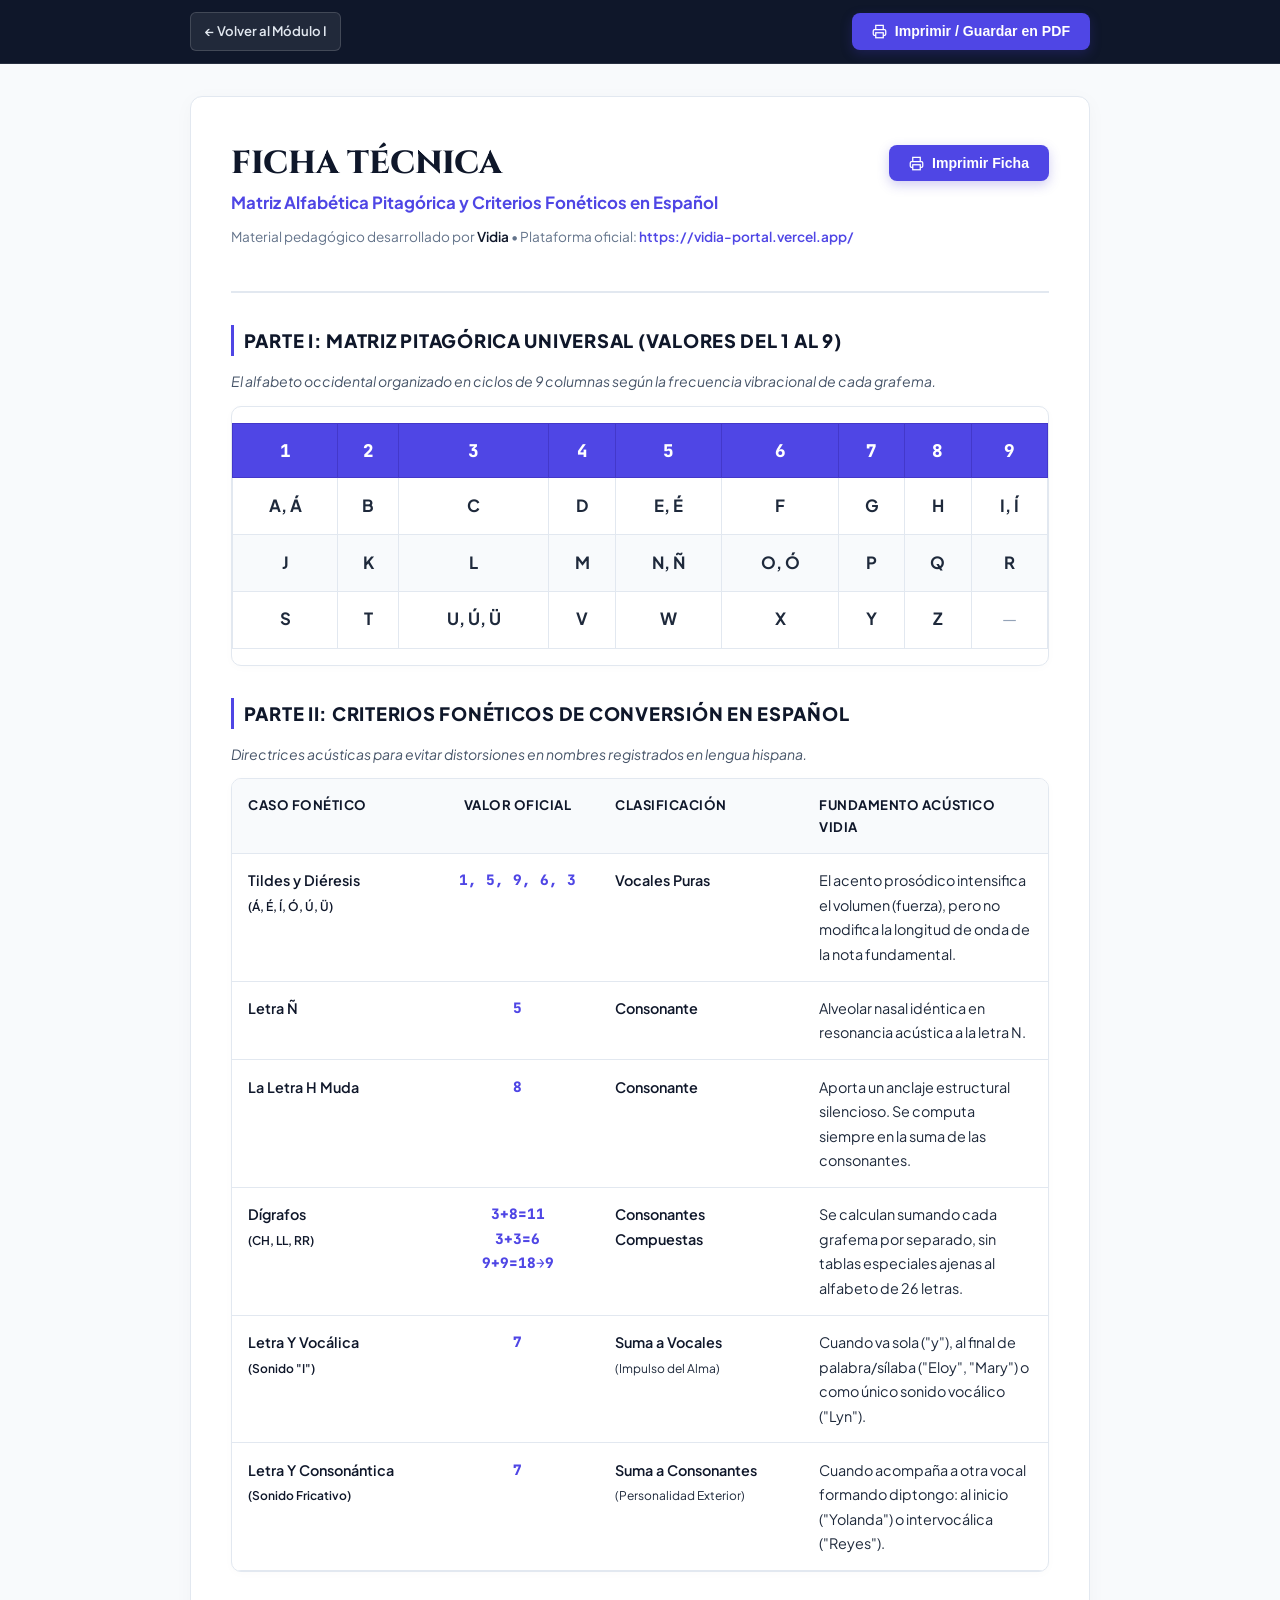
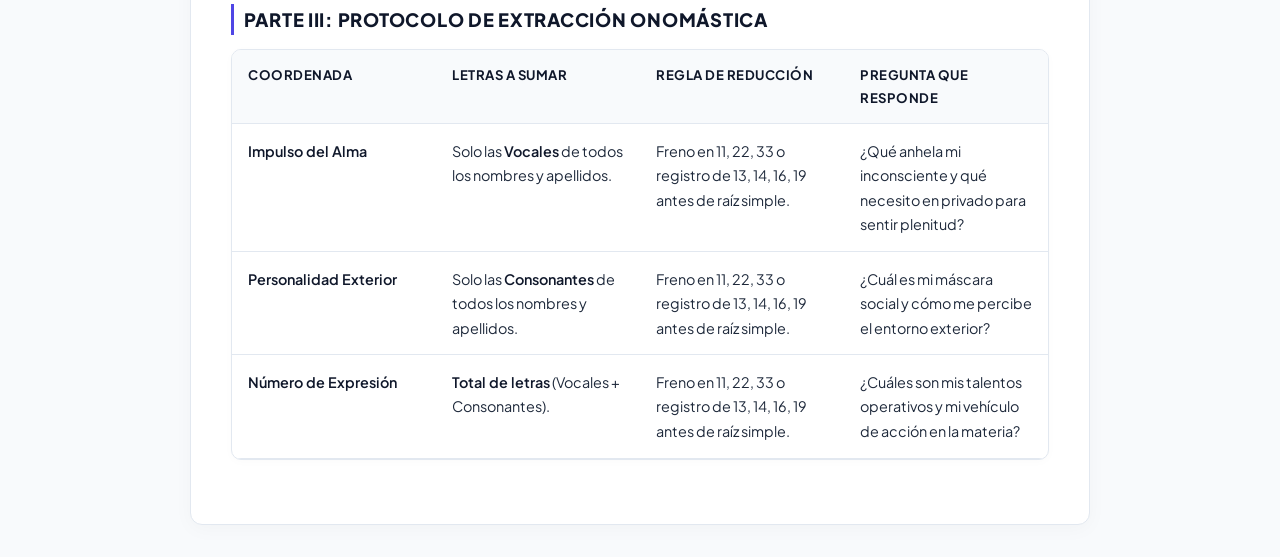
==== ficha-alfabetica.html @ ca5857b2 "Add files via upload" ====
<!DOCTYPE html>
<html lang="es">
<head>
  <meta charset="UTF-8">
  <meta name="viewport" content="width=device-width, initial-scale=1.0">
  <title>Ficha Técnica • Matriz Alfabética y Fonética en Español • Vidia</title>
  
  <link rel="preconnect" href="https://fonts.googleapis.com">
  <link rel="preconnect" href="https://fonts.gstatic.com" crossorigin>
  <link href="https://fonts.googleapis.com/css2?family=Cinzel:wght@600;700;800;900&family=JetBrains+Mono:wght@500;700;800&family=Lora:ital,wght@0,400;0,600;1,400&family=Plus+Jakarta+Sans:wght@400;500;600;700;800&display=swap" rel="stylesheet">
  
  <link rel="stylesheet" href="styles.css">
  <style>
    body { background: #f8fafc; }
    .ficha-sheet {
      max-width: 900px;
      margin: 2rem auto;
      background: #ffffff;
      border: 1px solid var(--vidia-slate-200);
      border-radius: 12px;
      padding: 3rem 2.5rem;
      box-shadow: 0 4px 20px rgba(0,0,0,0.03);
    }
    .ficha-header {
      border-bottom: 2px solid var(--vidia-slate-200);
      padding-bottom: 1.5rem;
      margin-bottom: 2rem;
      display: flex;
      justify-content: space-between;
      align-items: flex-start;
      gap: 1.5rem;
    }
    .ficha-title {
      font-family: var(--font-display);
      font-size: 2rem;
      font-weight: 800;
      color: var(--vidia-slate-900);
      line-height: 1.2;
      margin-bottom: 0.35rem;
    }
    .ficha-subtitle {
      font-size: 1.05rem;
      font-weight: 700;
      color: var(--vidia-indigo-600);
      margin-bottom: 0.5rem;
    }
    .ficha-credits {
      font-size: 0.85rem;
      color: var(--vidia-slate-500);
    }
    .ficha-credits a {
      color: var(--vidia-indigo-600);
      text-decoration: none;
      font-weight: 600;
    }
    .ficha-section-title {
      font-size: 1.15rem;
      font-weight: 800;
      color: var(--vidia-slate-900);
      margin: 2rem 0 0.85rem 0;
      text-transform: uppercase;
      letter-spacing: 0.04em;
      border-left: 3px solid var(--vidia-indigo-600);
      padding-left: 0.6rem;
    }
    .ficha-note {
      font-size: 0.88rem;
      color: var(--vidia-slate-600);
      margin-bottom: 0.75rem;
      font-style: italic;
    }
    .matrix-table {
      width: 100%;
      border-collapse: collapse;
      text-align: center;
      margin: 1rem 0;
    }
    .matrix-table th {
      background: var(--vidia-indigo-600);
      color: #ffffff;
      font-family: var(--font-mono);
      font-size: 1.1rem;
      font-weight: 800;
      padding: 0.75rem 0.5rem;
      border: 1px solid var(--vidia-indigo-700);
    }
    .matrix-table td {
      border: 1px solid var(--vidia-slate-200);
      padding: 0.85rem 0.5rem;
      font-size: 1.05rem;
      font-weight: 700;
      color: var(--vidia-slate-800);
    }
    .matrix-table tr:nth-child(even) td {
      background: #f8fafc;
    }
    .vowel-badge {
      color: var(--vidia-indigo-600);
      font-weight: 800;
    }
    @media print {
      body { background: #ffffff; }
      .ficha-sheet {
        border: none;
        box-shadow: none;
        padding: 0;
        margin: 0;
        max-width: 100%;
      }
      .no-print { display: none !important; }
      .matrix-table th { background: var(--vidia-indigo-600) !important; color: #ffffff !important; -webkit-print-color-adjust: exact; }
      .data-table th { background: #f8fafc !important; -webkit-print-color-adjust: exact; }
    }
  </style>
</head>
<body>

  <!-- BARRA DE ACCIÓN SUPERIOR NO IMPRIMIBLE -->
  <aside class="no-print" style="background: var(--vidia-header-bg); padding: 0.75rem 1.5rem; border-bottom: 1px solid rgba(255,255,255,0.1);">
    <div style="max-width: 900px; margin: 0 auto; display: flex; justify-content: space-between; align-items: center; gap: 1rem; flex-wrap: wrap;">
      <a href="modulo-1.html#punto-3" class="btn-nav" style="color: #cbd5e1; text-decoration: none; font-size: 0.82rem; font-weight: 600;">
        &larr; Volver al Módulo I
      </a>
      <div style="display: flex; gap: 0.6rem; align-items: center;">
        <button onclick="window.print()" class="btn-print-full" style="cursor: pointer;">
          <svg width="15" height="15" viewBox="0 0 24 24" fill="none" stroke="currentColor" stroke-width="2"><path d="M6 9V2h12v7M6 18H4a2 2 0 0 1-2-2v-5a2 2 0 0 1 2-2h16a2 2 0 0 1 2 2v5a2 2 0 0 1-2 2h-2"/><rect x="6" y="14" width="12" height="8"/></svg>
          <span>Imprimir / Guardar en PDF</span>
        </button>
      </div>
    </div>
  </aside>

  <main class="ficha-sheet">
    <header class="ficha-header">
      <div>
        <h1 class="ficha-title">FICHA TÉCNICA</h1>
        <div class="ficha-subtitle">Matriz Alfabética Pitagórica y Criterios Fonéticos en Español</div>
        <p class="ficha-credits">
          Material pedagógico desarrollado por <strong>Vidia</strong> &bull; Plataforma oficial: <a href="https://vidia-portal.vercel.app/" target="_blank" rel="noopener">https://vidia-portal.vercel.app/</a>
        </p>
      </div>
      <button onclick="window.print()" class="btn-print-full no-print" title="Imprimir esta Ficha">
        <svg width="15" height="15" viewBox="0 0 24 24" fill="none" stroke="currentColor" stroke-width="2"><path d="M6 9V2h12v7M6 18H4a2 2 0 0 1-2-2v-5a2 2 0 0 1 2-2h16a2 2 0 0 1 2 2v5a2 2 0 0 1-2 2h-2"/><rect x="6" y="14" width="12" height="8"/></svg>
        <span>Imprimir Ficha</span>
      </button>
    </header>

    <!-- PARTE I: MATRIZ PITAGÓRICA -->
    <section>
      <h2 class="ficha-section-title">Parte I: Matriz Pitagórica Universal (Valores del 1 al 9)</h2>
      <p class="ficha-note">El alfabeto occidental organizado en ciclos de 9 columnas según la frecuencia vibracional de cada grafema.</p>

      <div class="table-container" style="margin: 0.75rem 0 1.5rem 0;">
        <table class="matrix-table">
          <thead>
            <tr>
              <th>1</th>
              <th>2</th>
              <th>3</th>
              <th>4</th>
              <th>5</th>
              <th>6</th>
              <th>7</th>
              <th>8</th>
              <th>9</th>
            </tr>
          </thead>
          <tbody>
            <tr>
              <td class="vowel-badge">A, Á</td>
              <td>B</td>
              <td>C</td>
              <td>D</td>
              <td class="vowel-badge">E, É</td>
              <td>F</td>
              <td>G</td>
              <td>H</td>
              <td class="vowel-badge">I, Í</td>
            </tr>
            <tr>
              <td>J</td>
              <td>K</td>
              <td>L</td>
              <td>M</td>
              <td>N, Ñ</td>
              <td class="vowel-badge">O, Ó</td>
              <td>P</td>
              <td>Q</td>
              <td>R</td>
            </tr>
            <tr>
              <td>S</td>
              <td>T</td>
              <td class="vowel-badge">U, Ú, Ü</td>
              <td>V</td>
              <td>W</td>
              <td>X</td>
              <td>Y</td>
              <td>Z</td>
              <td style="color: var(--vidia-slate-400); font-weight: 400;">—</td>
            </tr>
          </tbody>
        </table>
      </div>
    </section>

    <!-- PARTE II: REGLAS FONÉTICAS -->
    <section style="margin-top: 1.75rem;">
      <h2 class="ficha-section-title">Parte II: Criterios Fonéticos de Conversión en Español</h2>
      <p class="ficha-note">Directrices acústicas para evitar distorsiones en nombres registrados en lengua hispana.</p>

      <div class="table-container" style="margin: 0.75rem 0 1.5rem 0;">
        <table class="data-table">
          <thead>
            <tr>
              <th style="width: 25%;">Caso Fonético</th>
              <th style="width: 20%; text-align: center;">Valor Oficial</th>
              <th style="width: 25%;">Clasificación</th>
              <th style="width: 30%;">Fundamento Acústico Vidia</th>
            </tr>
          </thead>
          <tbody>
            <tr>
              <td><strong>Tildes y Diéresis<br><small>(Á, É, Í, Ó, Ú, Ü)</small></strong></td>
              <td style="text-align: center; font-weight: 800; font-family: var(--font-mono); color: var(--vidia-indigo-600);">1, 5, 9, 6, 3</td>
              <td><strong>Vocales Puras</strong></td>
              <td>El acento prosódico intensifica el volumen (fuerza), pero no modifica la longitud de onda de la nota fundamental.</td>
            </tr>
            <tr>
              <td><strong>Letra Ñ</strong></td>
              <td style="text-align: center; font-weight: 800; font-family: var(--font-mono); color: var(--vidia-indigo-600);">5</td>
              <td><strong>Consonante</strong></td>
              <td>Alveolar nasal idéntica en resonancia acústica a la letra N.</td>
            </tr>
            <tr>
              <td><strong>La Letra H Muda</strong></td>
              <td style="text-align: center; font-weight: 800; font-family: var(--font-mono); color: var(--vidia-indigo-600);">8</td>
              <td><strong>Consonante</strong></td>
              <td>Aporta un anclaje estructural silencioso. Se computa siempre en la suma de las consonantes.</td>
            </tr>
            <tr>
              <td><strong>Dígrafos<br><small>(CH, LL, RR)</small></strong></td>
              <td style="text-align: center; font-weight: 800; font-family: var(--font-mono); color: var(--vidia-indigo-600);">3+8=11<br>3+3=6<br>9+9=18&rarr;9</td>
              <td><strong>Consonantes Compuestas</strong></td>
              <td>Se calculan sumando cada grafema por separado, sin tablas especiales ajenas al alfabeto de 26 letras.</td>
            </tr>
            <tr>
              <td><strong>Letra Y Vocálica<br><small>(Sonido "I")</small></strong></td>
              <td style="text-align: center; font-weight: 800; font-family: var(--font-mono); color: var(--vidia-indigo-600);">7</td>
              <td><strong>Suma a Vocales</strong><br><small>(Impulso del Alma)</small></td>
              <td>Cuando va sola ("y"), al final de palabra/sílaba ("Eloy", "Mary") o como único sonido vocálico ("Lyn").</td>
            </tr>
            <tr>
              <td><strong>Letra Y Consonántica<br><small>(Sonido Fricativo)</small></strong></td>
              <td style="text-align: center; font-weight: 800; font-family: var(--font-mono); color: var(--vidia-indigo-600);">7</td>
              <td><strong>Suma a Consonantes</strong><br><small>(Personalidad Exterior)</small></td>
              <td>Cuando acompaña a otra vocal formando diptongo: al inicio ("Yolanda") o intervocálica ("Reyes").</td>
            </tr>
          </tbody>
        </table>
      </div>
    </section>

    <!-- PARTE III: SUMAS ONOMÁSTICAS -->
    <section style="margin-top: 1.75rem;">
      <h2 class="ficha-section-title">Parte III: Protocolo de Extracción Onomástica</h2>
      <div class="table-container" style="margin: 0.75rem 0 1rem 0;">
        <table class="data-table">
          <thead>
            <tr>
              <th style="width: 25%;">Coordenada</th>
              <th style="width: 25%;">Letras a Sumar</th>
              <th style="width: 25%;">Regla de Reducción</th>
              <th style="width: 25%;">Pregunta que Responde</th>
            </tr>
          </thead>
          <tbody>
            <tr>
              <td><strong>Impulso del Alma</strong></td>
              <td>Solo las <strong>Vocales</strong> de todos los nombres y apellidos.</td>
              <td>Freno en 11, 22, 33 o registro de 13, 14, 16, 19 antes de raíz simple.</td>
              <td>¿Qué anhela mi inconsciente y qué necesito en privado para sentir plenitud?</td>
            </tr>
            <tr>
              <td><strong>Personalidad Exterior</strong></td>
              <td>Solo las <strong>Consonantes</strong> de todos los nombres y apellidos.</td>
              <td>Freno en 11, 22, 33 o registro de 13, 14, 16, 19 antes de raíz simple.</td>
              <td>¿Cuál es mi máscara social y cómo me percibe el entorno exterior?</td>
            </tr>
            <tr>
              <td><strong>Número de Expresión</strong></td>
              <td><strong>Total de letras</strong> (Vocales + Consonantes).</td>
              <td>Freno en 11, 22, 33 o registro de 13, 14, 16, 19 antes de raíz simple.</td>
              <td>¿Cuáles son mis talentos operativos y mi vehículo de acción en la materia?</td>
            </tr>
          </tbody>
        </table>
      </div>
    </section>
  </main>

</body>
</html>
---- styles.css ----
/* ======================================================================
   SISTEMA VIDIA • HOJA DE ESTILOS MAESTRA DEFINITIVA
   ====================================================================== */

@import url('https://fonts.googleapis.com/css2?family=Cinzel:wght@600;700;800;900&family=JetBrains+Mono:wght@500;700;800&family=Lora:ital,wght@0,400;0,600;1,400;1,600&family=Plus+Jakarta+Sans:wght@400;500;600;700;800&display=swap');

:root {
  --vidia-header-bg: #0f172a;
  --vidia-header-text: #ffffff;
  --vidia-indigo-600: #4f46e5;
  --vidia-indigo-700: #4338ca;
  --vidia-indigo-50: #eef2ff;
  --vidia-slate-900: #0f172a;
  --vidia-slate-800: #1e293b;
  --vidia-slate-700: #334155;
  --vidia-slate-600: #475569;
  --vidia-slate-500: #64748b;
  --vidia-slate-400: #94a3b8;
  --vidia-slate-200: #e2e8f0;
  --vidia-slate-100: #f1f5f9;
  --vidia-slate-50: #f8fafc;
  --font-main: 'Plus Jakarta Sans', system-ui, -apple-system, sans-serif;
  --font-serif: 'Lora', Georgia, serif;
  --font-display: 'Cinzel', serif;
  --font-mono: 'JetBrains Mono', monospace;
}

*, *::before, *::after {
  box-sizing: border-box;
  margin: 0;
  padding: 0;
}

html {
  scroll-behavior: smooth;
  font-size: 16px;
  overflow-x: hidden;
}

body {
  background-color: #f8fafc;
  color: var(--vidia-slate-800);
  font-family: var(--font-main);
  line-height: 1.7;
  -webkit-font-smoothing: antialiased;
  overflow-x: hidden;
  width: 100%;
}

img {
  max-width: 100%;
  height: auto;
  display: block;
}

/* ======================================================================
   CABECERA GLOBAL OSCURA
   ====================================================================== */
header.global-header, .global-header {
  background: var(--vidia-header-bg) !important;
  border-bottom: 1px solid rgba(255, 255, 255, 0.08);
  position: sticky;
  top: 0;
  z-index: 1000;
  width: 100%;
}

.header-container {
  max-width: 1200px;
  margin: 0 auto;
  padding: 0.85rem 1.5rem;
  display: flex;
  justify-content: space-between;
  align-items: center;
  gap: 1rem;
}

.brand-wrapper {
  display: flex;
  align-items: center;
  gap: 0.75rem;
  text-decoration: none;
  color: #ffffff;
}

.brand-icon {
  width: 34px;
  height: 34px;
  background: var(--vidia-indigo-600);
  color: #ffffff;
  border-radius: 8px;
  display: flex;
  align-items: center;
  justify-content: center;
  font-weight: 800;
  font-family: var(--font-mono);
  font-size: 1.1rem;
}

.brand-title {
  font-weight: 700;
  font-size: 1rem;
  color: #ffffff !important;
}

.brand-badge {
  font-size: 0.65rem;
  font-weight: 700;
  letter-spacing: 0.06em;
  text-transform: uppercase;
  color: #c7d2fe;
  background: rgba(255, 255, 255, 0.1);
  padding: 0.15rem 0.45rem;
  border-radius: 4px;
  display: inline-block;
  margin-top: 0.15rem;
}

.nav-buttons {
  display: flex;
  align-items: center;
  gap: 0.5rem;
  flex-wrap: wrap;
}

.btn-nav {
  display: inline-flex;
  align-items: center;
  gap: 0.45rem;
  padding: 0.45rem 0.85rem;
  border-radius: 6px;
  font-size: 0.82rem;
  font-weight: 600;
  text-decoration: none !important;
  color: #e2e8f0 !important;
  background: rgba(255, 255, 255, 0.08);
  border: 1px solid rgba(255, 255, 255, 0.15);
  cursor: pointer;
  transition: all 0.2s ease;
}

.btn-nav:hover {
  background: rgba(255, 255, 255, 0.18);
  color: #ffffff !important;
}

.btn-nav-primary {
  background: var(--vidia-indigo-600) !important;
  color: #ffffff !important;
  border-color: var(--vidia-indigo-600) !important;
}

.btn-nav-primary:hover {
  background: var(--vidia-indigo-700) !important;
}

/* ======================================================================
   LIENZO BLANCO EDITORIAL
   ====================================================================== */
.main-wrapper {
  max-width: 900px;
  margin: 2.5rem auto 4rem;
  padding: 0 1.5rem;
}

.document-sheet {
  background: #ffffff;
  border: 1px solid var(--vidia-slate-200);
  border-radius: 14px;
  padding: 3.5rem;
  box-shadow: 0 4px 20px rgba(0, 0, 0, 0.03);
}

@media (max-width: 768px) {
  .main-wrapper { margin: 1.5rem auto 3rem; padding: 0 1rem; }
  .document-sheet { padding: 2rem 1.25rem; }
}

/* ======================================================================
   ENCABEZADOS DE LOS MÓDULOS
   ====================================================================== */
.module-header {
  margin-bottom: 2.5rem;
  padding-top: 0.5rem;
}

.module-meta {
  display: flex;
  align-items: center;
  gap: 0.6rem;
  margin-bottom: 0.85rem;
}

.module-number {
  font-family: var(--font-mono);
  font-size: 0.75rem;
  font-weight: 800;
  letter-spacing: 0.05em;
  color: var(--vidia-indigo-600);
  background: var(--vidia-indigo-50);
  padding: 0.2rem 0.5rem;
  border-radius: 4px;
}

.badge-tag {
  font-size: 0.7rem;
  font-weight: 700;
  text-transform: uppercase;
  letter-spacing: 0.05em;
  padding: 0.2rem 0.5rem;
  border-radius: 4px;
  background: #f1f5f9;
  color: var(--vidia-slate-600);
}

.module-title {
  font-family: var(--font-display);
  font-size: 2.15rem;
  font-weight: 800;
  color: var(--vidia-slate-900);
  line-height: 1.25;
  margin-bottom: 0.65rem;
  letter-spacing: -0.01em;
}

.module-subtitle {
  font-size: 1.1rem;
  font-weight: 500;
  color: var(--vidia-slate-600);
  line-height: 1.5;
  margin-bottom: 1.75rem;
}

/* Premisa Metodológica */
.callout-premise {
  background: #f4f6fc;
  border-left: 4px solid var(--vidia-indigo-600);
  border-radius: 0 8px 8px 0;
  padding: 1.35rem 1.6rem;
  margin-bottom: 2rem;
}

.callout-title {
  font-weight: 800;
  font-size: 0.82rem;
  text-transform: uppercase;
  letter-spacing: 0.06em;
  color: var(--vidia-indigo-700);
  margin-bottom: 0.5rem;
}

.callout-text {
  font-size: 0.95rem;
  color: var(--vidia-slate-700);
  margin: 0;
  line-height: 1.65;
}

/* Tabla de Contenidos (TOC) */
.toc-card {
  background: #f8fafc;
  border: 1px solid var(--vidia-slate-200);
  border-radius: 10px;
  padding: 1.5rem 1.75rem;
  margin-bottom: 3.5rem;
}

.toc-card-title {
  font-size: 1.05rem;
  font-weight: 800;
  color: var(--vidia-slate-900);
  margin-bottom: 1.25rem;
  display: flex;
  align-items: center;
  gap: 0.6rem;
}

.toc-list { list-style: none; display: flex; flex-direction: column; gap: 0.65rem; }

.toc-link {
  display: flex;
  align-items: baseline;
  gap: 0.6rem;
  text-decoration: none !important;
  color: var(--vidia-slate-700);
  font-size: 0.94rem;
  font-weight: 600;
  transition: all 0.15s;
}

.toc-link:hover { color: var(--vidia-indigo-600); }
.toc-num { font-family: var(--font-mono); font-weight: 700; color: var(--vidia-indigo-600); }

/* Secciones editoriales */
.content-section { margin-bottom: 3.5rem; }

.section-heading {
  font-size: 1.45rem;
  font-weight: 800;
  color: var(--vidia-slate-900);
  margin-bottom: 1.25rem;
  letter-spacing: -0.01em;
  border-bottom: 1px solid var(--vidia-slate-100);
  padding-bottom: 0.5rem;
}



p { margin-bottom: 1.15rem; font-size: 1rem; color: var(--vidia-slate-700); }
strong { color: var(--vidia-slate-900); font-weight: 600; }

/* Cards de Arquitectura (Monocordio Centrado y Fondo Blanco) */
.architecture-box {
  display: flex;
  flex-wrap: wrap;
  justify-content: center;
  gap: 1.25rem;
  margin: 1.75rem 0;
}

.arch-node {
  flex: 1 1 280px;
  max-width: 420px;
  background: #ffffff;
  border: 1px solid var(--vidia-slate-200);
  border-radius: 10px;
  padding: 1.5rem 1.25rem;
  text-align: center;
  box-shadow: 0 2px 6px rgba(0,0,0,0.02);
}

.arch-node.highlight {
  background: #ffffff;
  border-color: var(--vidia-slate-200);
}

.arch-label {
  font-family: var(--font-mono);
  font-size: 0.75rem;
  font-weight: 700;
  text-transform: uppercase;
  letter-spacing: 0.05em;
  color: var(--vidia-indigo-600);
  margin-bottom: 0.4rem;
}

.arch-value {
  font-size: 1.2rem;
  font-weight: 800;
  color: var(--vidia-slate-900);
  margin-bottom: 0.6rem;
}

.arch-desc {
  font-size: 0.9rem;
  color: var(--vidia-slate-600);
  margin: 0;
  line-height: 1.55;
}

/* Citas y Cajas Históricas */
.note-box {
  border-radius: 8px;
  padding: 1.25rem 1.5rem;
  margin: 1.5rem 0;
  background: #f8fafc;
  border: 1px solid var(--vidia-slate-200);
}

.note-box-history { border-left: 4px solid var(--vidia-indigo-600); }
.note-box-curiosity { background: #f0fdf4; border-color: #bbf7d0; border-left: 4px solid #16a34a; }

.note-box-header { display: flex; align-items: center; gap: 0.6rem; margin-bottom: 0.5rem; }
.note-box-title { font-size: 0.95rem; font-weight: 700; color: var(--vidia-slate-900); margin: 0; }
.note-box-text { font-size: 0.92rem; color: var(--vidia-slate-700); margin: 0; line-height: 1.6; }

.quote-box {
  font-family: var(--font-serif);
  font-style: italic;
  font-size: 1.08rem;
  color: var(--vidia-slate-800);
  border-left: 4px solid var(--vidia-indigo-600);
  padding: 1.25rem 1.75rem;
  margin: 2rem 0;
  background: #f8fafc;
  border-radius: 0 8px 8px 0;
  line-height: 1.65;
}

/* Botón Subir al Índice */
.section-footer-nav {
  display: flex;
  justify-content: flex-end;
  margin-top: 2rem;
  padding-top: 1rem;
  border-top: 1px dashed var(--vidia-slate-200);
}

.btn-back-toc {
  display: inline-flex;
  align-items: center;
  gap: 0.45rem;
  font-size: 0.82rem;
  font-weight: 600;
  color: var(--vidia-slate-600);
  text-decoration: none !important;
  background: #f8fafc;
  border: 1px solid var(--vidia-slate-200);
  padding: 0.45rem 0.9rem;
  border-radius: 6px;
  box-shadow: 0 1px 2px rgba(0,0,0,0.03);
  transition: all 0.2s ease;
}

.btn-back-toc:hover {
  background: #ffffff;
  border-color: var(--vidia-indigo-600);
  color: var(--vidia-indigo-600);
}

/* Tablas Clínicas */
.table-container {
  background: #ffffff;
  border: 1px solid var(--vidia-slate-200);
  border-radius: 10px;
  overflow-x: auto;
  margin: 2rem 0;
  box-shadow: 0 2px 10px rgba(0,0,0,0.02);
}

.data-table {
  width: 100%;
  border-collapse: collapse;
  text-align: left;
  font-size: 0.9rem;
}

.data-table th, .data-table td {
  padding: 0.9rem 1rem;
  border-bottom: 1px solid var(--vidia-slate-200);
  vertical-align: top;
}

.data-table th {
  background: #f8fafc;
  color: var(--vidia-slate-900);
  font-weight: 700;
  font-size: 0.82rem;
  text-transform: uppercase;
  letter-spacing: 0.04em;
}

.data-table tr:hover td { background: #fbfcfe; }

/* ======================================================================
   BLOQUE COMERCIAL / LLAMADO A LA ACCIÓN
   ====================================================================== */
.commercial-box {
  background: linear-gradient(135deg, #0f172a 0%, #1e1b4b 100%);
  color: #ffffff !important;
  border-radius: 14px;
  padding: 3rem 2.25rem;
  margin-top: 3.5rem;
  text-align: center;
  box-shadow: 0 10px 30px rgba(15, 23, 42, 0.15);
}

.commercial-badge {
  display: inline-block;
  font-family: var(--font-mono);
  font-size: 0.72rem;
  font-weight: 700;
  letter-spacing: 0.08em;
  background: rgba(129, 140, 248, 0.2);
  color: #c7d2fe !important;
  border: 1px solid rgba(199, 210, 254, 0.35);
  padding: 0.3rem 0.75rem;
  border-radius: 9999px;
  margin-bottom: 1.25rem;
  text-transform: uppercase;
}

.commercial-title {
  font-family: var(--font-display);
  font-size: 1.6rem;
  font-weight: 800;
  color: #ffffff !important;
  line-height: 1.3;
  margin-bottom: 1rem;
}

.commercial-desc {
  font-size: 0.98rem;
  color: #e2e8f0 !important;
  max-width: 680px;
  margin: 0 auto 1.5rem;
  line-height: 1.65;
}

.commercial-desc strong {
  color: #ffffff !important;
}

.commercial-lock-card {
  background: rgba(255, 255, 255, 0.08);
  border: 1px solid rgba(255, 255, 255, 0.16);
  border-radius: 10px;
  padding: 1.25rem 1.5rem;
  max-width: 640px;
  margin: 1.75rem auto 2rem;
  text-align: left;
}

.commercial-lock-card p {
  font-size: 0.9rem;
  color: #f1f5f9 !important;
  margin: 0;
  line-height: 1.6;
}

.commercial-lock-card strong {
  color: #fbbf24 !important;
}

.btn-checkout {
  display: inline-flex;
  align-items: center;
  justify-content: center;
  gap: 0.65rem;
  background: var(--vidia-indigo-600);
  color: #ffffff !important;
  font-weight: 700;
  font-size: 1rem;
  padding: 0.95rem 2.25rem;
  border-radius: 8px;
  text-decoration: none !important;
  box-shadow: 0 4px 16px rgba(79, 70, 229, 0.35);
  transition: all 0.2s ease;
}

.btn-checkout:hover {
  background: var(--vidia-indigo-700);
  transform: translateY(-2px);
  box-shadow: 0 6px 20px rgba(79, 70, 229, 0.5);
}

/* Pie Editorial Global */
.global-footer {
  background: var(--vidia-header-bg);
  border-top: 1px solid rgba(255, 255, 255, 0.08);
  padding: 2.5rem 1.5rem;
  font-size: 0.85rem;
  color: #94a3b8;
  margin-top: 4rem;
}

.footer-container {
  max-width: 1200px;
  margin: 0 auto;
  display: flex;
  flex-direction: column;
  gap: 1.25rem;
}

.footer-top {
  display: flex;
  justify-content: space-between;
  align-items: center;
  flex-wrap: wrap;
  gap: 0.75rem;
  font-weight: 600;
  color: #f1f5f9;
  border-bottom: 1px solid rgba(255, 255, 255, 0.08);
  padding-bottom: 1rem;
}

.footer-top .footer-brand {
  display: flex;
  align-items: center;
  gap: 0.5rem;
  color: #ffffff;
}

.footer-bottom {
  display: flex;
  justify-content: space-between;
  align-items: center;
  flex-wrap: wrap;
  gap: 0.75rem;
  font-size: 0.82rem;
}

.footer-bottom a { color: #818cf8; text-decoration: none; font-weight: 600; }

.footer-links .btn-back-top {
  display: inline-flex;
  align-items: center;
  gap: 0.4rem;
  color: #cbd5e1;
  text-decoration: none !important;
  font-weight: 600;
  padding: 0.35rem 0.75rem;
  background: rgba(255, 255, 255, 0.06);
  border: 1px solid rgba(255, 255, 255, 0.12);
  border-radius: 6px;
  transition: all 0.2s ease;
}

.footer-links .btn-back-top:hover { background: rgba(255, 255, 255, 0.14); color: #ffffff; }

/* ======================================================================
   INDEX ESPECÍFICO (PORTADA, HERO Y GRILLA)
   ====================================================================== */
.hero-cover {
  text-align: center;
  padding: 3rem 1.5rem 3.5rem;
  border-bottom: 2px solid var(--vidia-slate-200);
  background: #ffffff !important;
}

.hero-tag {
  display: inline-flex;
  align-items: center;
  gap: 0.5rem;
  font-size: 0.78rem;
  font-weight: 800;
  text-transform: uppercase;
  letter-spacing: 0.15em;
  padding: 6px 14px;
  border-radius: 9999px;
  background: var(--vidia-indigo-50);
  color: var(--vidia-indigo-600);
  border: 1px solid #c7d2fe;
  margin-bottom: 1.5rem;
}

.hero-title {
  font-family: var(--font-display);
  font-size: 2.75rem;
  font-weight: 800;
  color: var(--vidia-slate-900) !important;
  line-height: 1.15;
  letter-spacing: -0.01em;
  margin-bottom: 0.85rem;
}

.hero-subtitle {
  font-size: 1.25rem;
  font-weight: 600;
  color: var(--vidia-indigo-600) !important;
  margin-bottom: 1.5rem;
  line-height: 1.4;
}

.hero-author {
  font-size: 0.95rem;
  color: var(--vidia-slate-500);
  font-weight: 500;
  line-height: 1.6;
}

.hero-author strong {
  color: var(--vidia-slate-800);
}

.hero-image-box {
  max-width: 440px;
  margin: 2rem auto;
  text-align: center;
  overflow: hidden;
}

.hero-matrix-img {
  width: 100%;
  max-width: 380px;
  height: auto;
  margin: 0 auto;
  display: block;
  filter: drop-shadow(0 6px 16px rgba(67, 56, 202, 0.08));
}

.print-panel {
  background: #ffffff;
  border: 2px solid var(--vidia-indigo-50);
  border-radius: 12px;
  padding: 1.75rem;
  margin: 2.5rem 0 3.5rem;
  display: flex;
  flex-direction: column;
  gap: 1.25rem;
  box-shadow: 0 4px 20px -2px rgba(67, 56, 202, 0.06);
}

.print-panel-header {
  display: flex;
  justify-content: space-between;
  align-items: center;
  flex-wrap: wrap;
  gap: 1.25rem;
}

.print-panel-title {
  font-size: 1.05rem;
  font-weight: 800;
  color: var(--vidia-slate-900);
  display: flex;
  align-items: center;
  gap: 0.5rem;
}

.print-actions {
  display: flex;
  align-items: center;
  flex-wrap: wrap;
  gap: 0.75rem;
}

.btn-print-outline {
  display: inline-flex;
  align-items: center;
  gap: 0.45rem;
  background: #ffffff;
  color: var(--vidia-slate-700) !important;
  border: 1px solid var(--vidia-slate-300);
  padding: 0.5rem 0.95rem;
  border-radius: 8px;
  font-weight: 600;
  font-size: 0.83rem;
  cursor: pointer;
  text-decoration: none !important;
  transition: all 0.2s ease;
}

.btn-print-outline:hover {
  border-color: var(--vidia-indigo-600);
  color: var(--vidia-indigo-600);
  background: var(--vidia-slate-50);
}

.btn-print-full {
  text-decoration: none !important;
  display: inline-flex;
  align-items: center;
  gap: 0.5rem;
  background: var(--vidia-indigo-600);
  color: #ffffff !important;
  padding: 0.65rem 1.25rem;
  border-radius: 8px;
  font-weight: 700;
  font-size: 0.88rem;
  border: none;
  cursor: pointer;
  box-shadow: 0 4px 12px rgba(67, 56, 202, 0.25);
  transition: all 0.2s ease;
}

.btn-print-full:hover {
  background: var(--vidia-indigo-700);
  transform: translateY(-1px);
}

.modules-grid {
  display: flex;
  flex-direction: column;
  gap: 1.5rem;
  margin-top: 1.5rem;
}

.module-card {
  background: #ffffff;
  border: 1px solid var(--vidia-slate-200);
  border-radius: 12px;
  padding: 1.75rem 2rem;
  display: flex;
  flex-direction: column !important;
  gap: 0.85rem;
  box-shadow: 0 2px 8px rgba(0, 0, 0, 0.02);
  transition: all 0.2s ease;
}

.module-card:hover {
  border-color: var(--vidia-indigo-600);
  box-shadow: 0 8px 24px -4px rgba(15, 23, 42, 0.06);
}

.module-card-top {
  display: flex;
  flex-wrap: wrap;
  align-items: center;
  justify-content: space-between;
  gap: 0.75rem;
  width: 100%;
}

.module-card-num {
  font-family: var(--font-mono);
  font-weight: 800;
  font-size: 0.82rem;
  color: var(--vidia-indigo-600);
  letter-spacing: 0.08em;
}

.module-card-title {
  font-size: 1.35rem;
  font-weight: 800;
  color: var(--vidia-slate-900);
  line-height: 1.3;
  margin: 0;
  width: 100%;
}

.module-card-desc {
  font-size: 0.95rem;
  color: var(--vidia-slate-600);
  line-height: 1.6;
  margin: 0;
  width: 100%;
}

.module-card-footer {
  display: flex;
  flex-wrap: wrap;
  align-items: center;
  justify-content: space-between;
  border-top: 1px solid var(--vidia-slate-100);
  padding-top: 1rem;
  margin-top: 0.5rem;
  gap: 0.75rem;
  width: 100%;
}

.topics-pill {
  font-size: 0.8rem;
  font-weight: 600;
  color: var(--vidia-slate-500);
}

.btn-read {
  display: inline-flex;
  align-items: center;
  gap: 0.35rem;
  padding: 0.5rem 1.15rem;
  border-radius: 6px;
  background: var(--vidia-indigo-600) !important;
  color: #ffffff !important;
  text-decoration: none !important;
  font-weight: 700;
  font-size: 0.84rem;
  box-shadow: 0 2px 8px rgba(79, 70, 229, 0.25);
  transition: all 0.2s ease;
}

.btn-read:hover {
  background: var(--vidia-indigo-700) !important;
  transform: translateY(-1px);
}


/* ======================================================================
   SUBTÍTULOS CON COLOR Y JERARQUÍA EDITORIAL
   ====================================================================== */
.section-subtext {
  font-size: 1.12rem;
  font-weight: 700;
  color: var(--vidia-indigo-600);
  margin: -0.5rem 0 1.6rem 0;
  line-height: 1.45;
  letter-spacing: -0.01em;
}

.sub-heading {
  font-size: 1.25rem;
  font-weight: 800;
  color: var(--vidia-indigo-700);
  margin: 2.25rem 0 0.85rem;
  letter-spacing: -0.01em;
}

/* ======================================================================
   RESUMEN / SÍNTESIS EDITORIAL (TARJETA Y ESPACIADO)
   ====================================================================== */
.summary-box {
  background: #f8fafc;
  border: 1px solid var(--vidia-slate-200);
  border-radius: 12px;
  padding: 2.25rem 2.25rem;
  margin-top: 3.75rem;
  margin-bottom: 3rem;
  box-shadow: 0 4px 16px rgba(15, 23, 42, 0.03);
}

.summary-title {
  font-size: 1.15rem;
  font-weight: 800;
  color: var(--vidia-slate-900);
}

.summary-grid {
  display: flex;
  flex-direction: column;
  gap: 1.5rem;
  margin-top: 1.25rem;
}

.summary-col {
  background: #ffffff;
  border: 1px solid var(--vidia-slate-200);
  border-radius: 10px;
  padding: 1.5rem 1.75rem;
  box-shadow: 0 2px 6px rgba(0, 0, 0, 0.02);
}

.summary-col h5 {
  font-family: var(--font-mono);
  font-size: 0.85rem;
  font-weight: 800;
  color: var(--vidia-indigo-600);
  letter-spacing: 0.05em;
  text-transform: uppercase;
  margin-bottom: 0.85rem;
  border-bottom: 1px dashed var(--vidia-slate-200);
  padding-bottom: 0.5rem;
}

.summary-col p {
  font-size: 0.92rem;
  color: var(--vidia-slate-700);
  margin: 0;
  line-height: 1.7;
}

@media print {
  .no-print, .global-header, .global-footer, .section-footer-nav, .commercial-box, .toc-card {
    display: none !important;
  }
  body { background: #ffffff; color: #000000; font-size: 11pt; }
  .document-sheet { border: none; box-shadow: none; padding: 0; margin: 0; }
  .main-wrapper { max-width: 100%; margin: 0; padding: 0; }
}
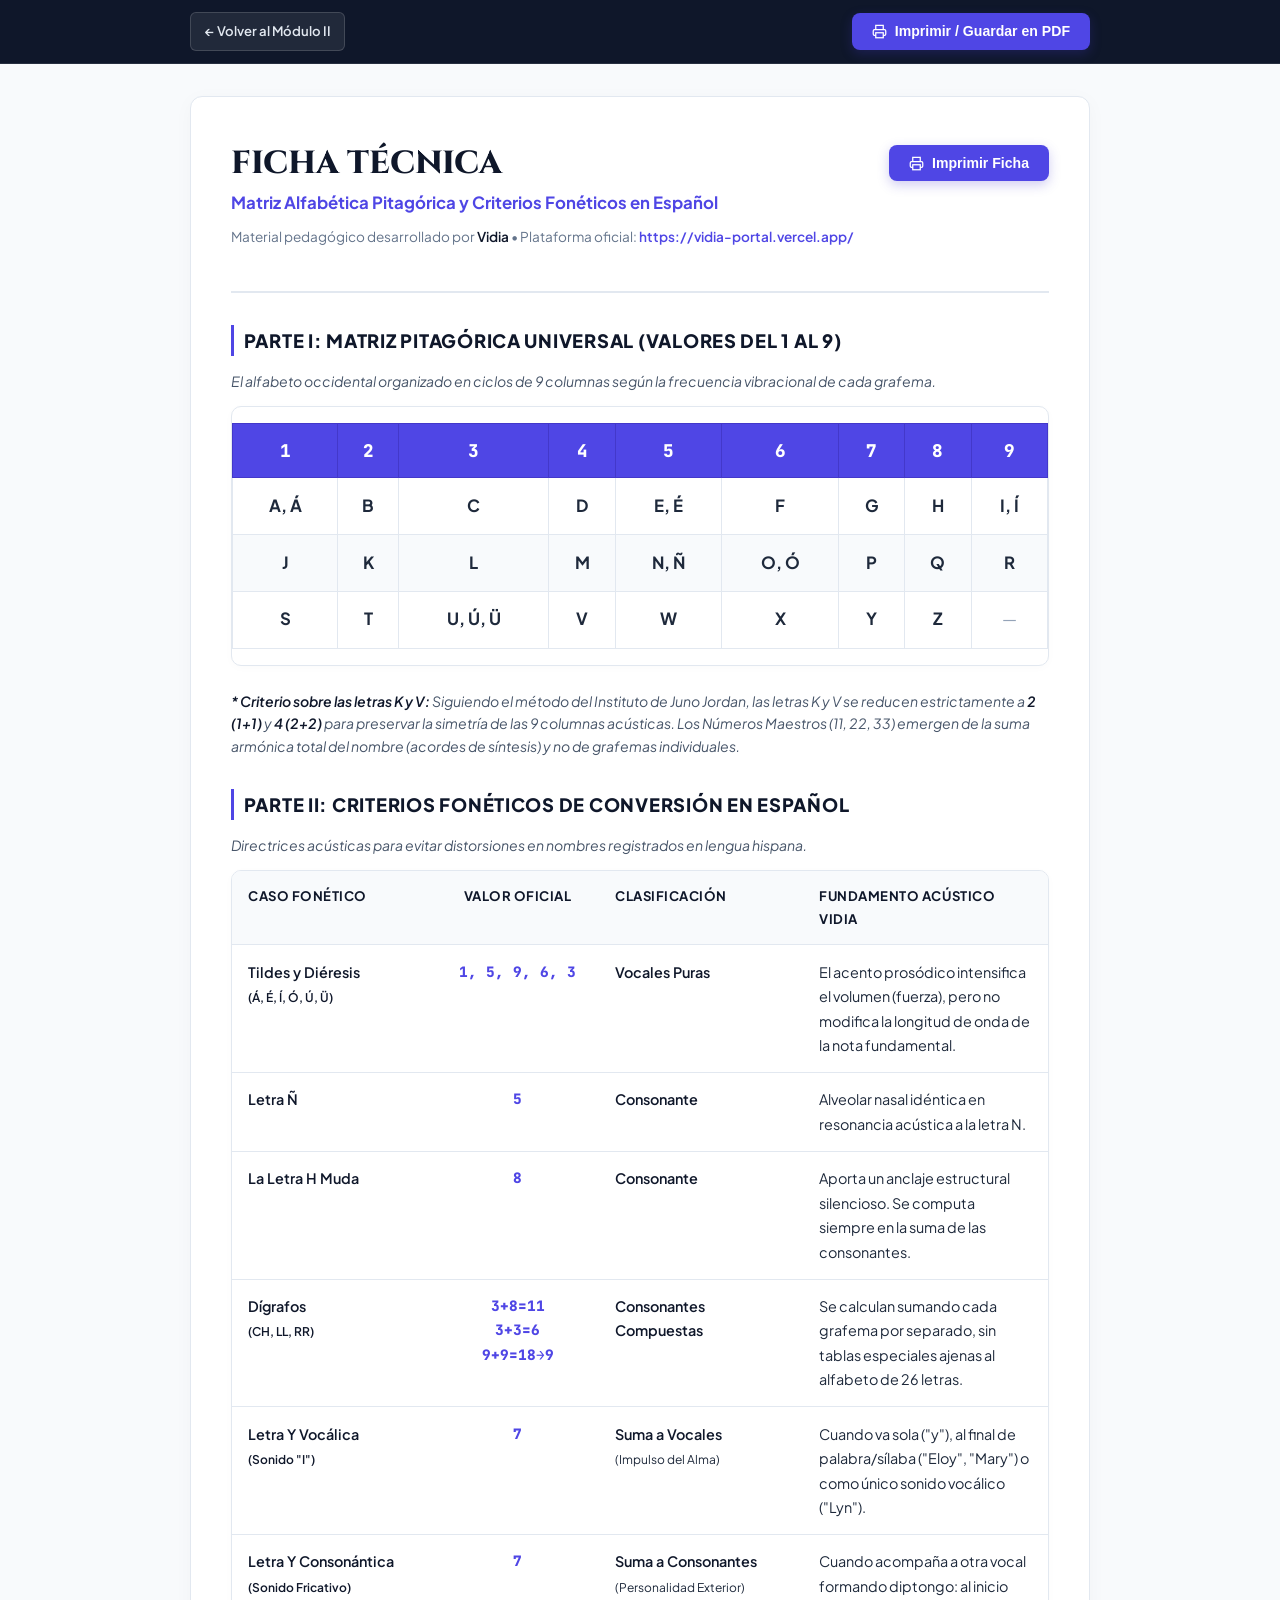
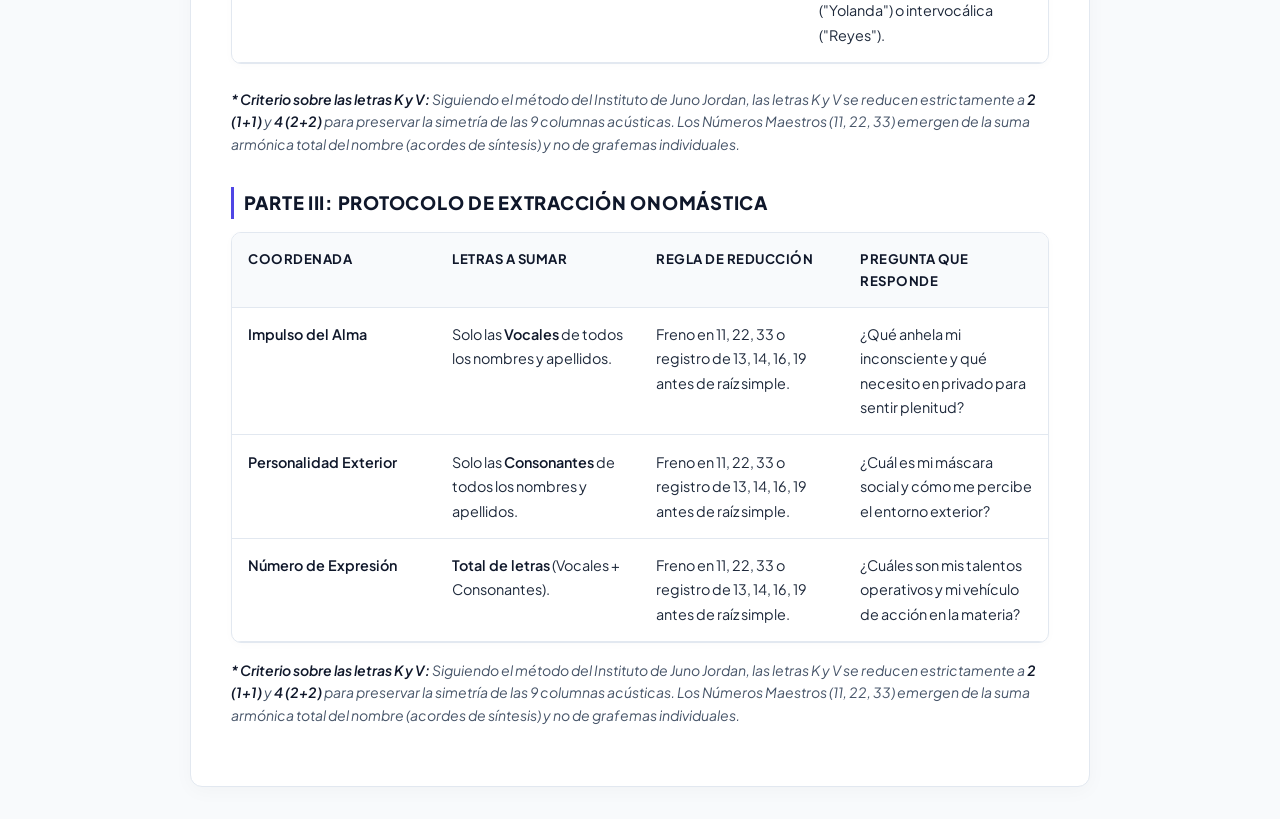
==== commit 5bd932a6: "Add files via upload" ====
--- a/ficha-alfabetica.html
+++ b/ficha-alfabetica.html
@@ -118,8 +118,8 @@
   <!-- BARRA DE ACCIÓN SUPERIOR NO IMPRIMIBLE -->
   <aside class="no-print" style="background: var(--vidia-header-bg); padding: 0.75rem 1.5rem; border-bottom: 1px solid rgba(255,255,255,0.1);">
     <div style="max-width: 900px; margin: 0 auto; display: flex; justify-content: space-between; align-items: center; gap: 1rem; flex-wrap: wrap;">
-      <a href="modulo-1.html#punto-3" class="btn-nav" style="color: #cbd5e1; text-decoration: none; font-size: 0.82rem; font-weight: 600;">
-        &larr; Volver al Módulo I
+      <a href="modulo-2.html#punto-3" class="btn-nav" style="color: #cbd5e1; text-decoration: none; font-size: 0.82rem; font-weight: 600;">
+        &larr; Volver al Módulo II
       </a>
       <div style="display: flex; gap: 0.6rem; align-items: center;">
         <button onclick="window.print()" class="btn-print-full" style="cursor: pointer;">
@@ -131,6 +131,7 @@
   </aside>
 
   <main class="ficha-sheet">
+    <!-- ENCABEZADO OFICIAL DE LA FICHA -->
     <header class="ficha-header">
       <div>
         <h1 class="ficha-title">FICHA TÉCNICA</h1>
@@ -145,7 +146,7 @@
       </button>
     </header>
 
-    <!-- PARTE I: MATRIZ PITAGÓRICA -->
+    <!-- PARTE I: TABLA DE CONVERSIÓN DE 9 COLUMNAS -->
     <section>
       <h2 class="ficha-section-title">Parte I: Matriz Pitagórica Universal (Valores del 1 al 9)</h2>
       <p class="ficha-note">El alfabeto occidental organizado en ciclos de 9 columnas según la frecuencia vibracional de cada grafema.</p>
@@ -202,9 +203,12 @@
           </tbody>
         </table>
       </div>
+      <p class="ficha-note" style="margin-top: 1rem; line-height: 1.6;">
+        <strong>* Criterio sobre las letras K y V:</strong> Siguiendo el método del Instituto de Juno Jordan, las letras K y V se reducen estrictamente a <strong>2 (1+1)</strong> y <strong>4 (2+2)</strong> para preservar la simetría de las 9 columnas acústicas. Los Números Maestros (11, 22, 33) emergen de la suma armónica total del nombre (acordes de síntesis) y no de grafemas individuales.
+      </p>
     </section>
 
-    <!-- PARTE II: REGLAS FONÉTICAS -->
+    <!-- PARTE II: REGLAS FONÉTICAS DE CÁLCULO EN ESPAÑOL -->
     <section style="margin-top: 1.75rem;">
       <h2 class="ficha-section-title">Parte II: Criterios Fonéticos de Conversión en Español</h2>
       <p class="ficha-note">Directrices acústicas para evitar distorsiones en nombres registrados en lengua hispana.</p>
@@ -259,9 +263,12 @@
           </tbody>
         </table>
       </div>
+      <p class="ficha-note" style="margin-top: 1rem; line-height: 1.6;">
+        <strong>* Criterio sobre las letras K y V:</strong> Siguiendo el método del Instituto de Juno Jordan, las letras K y V se reducen estrictamente a <strong>2 (1+1)</strong> y <strong>4 (2+2)</strong> para preservar la simetría de las 9 columnas acústicas. Los Números Maestros (11, 22, 33) emergen de la suma armónica total del nombre (acordes de síntesis) y no de grafemas individuales.
+      </p>
     </section>
 
-    <!-- PARTE III: SUMAS ONOMÁSTICAS -->
+    <!-- PARTE III: RESUMEN DE LAS 3 SUMAS ONOMÁSTICAS -->
     <section style="margin-top: 1.75rem;">
       <h2 class="ficha-section-title">Parte III: Protocolo de Extracción Onomástica</h2>
       <div class="table-container" style="margin: 0.75rem 0 1rem 0;">
@@ -296,8 +303,11 @@
           </tbody>
         </table>
       </div>
+      <p class="ficha-note" style="margin-top: 1rem; line-height: 1.6;">
+        <strong>* Criterio sobre las letras K y V:</strong> Siguiendo el método del Instituto de Juno Jordan, las letras K y V se reducen estrictamente a <strong>2 (1+1)</strong> y <strong>4 (2+2)</strong> para preservar la simetría de las 9 columnas acústicas. Los Números Maestros (11, 22, 33) emergen de la suma armónica total del nombre (acordes de síntesis) y no de grafemas individuales.
+      </p>
     </section>
   </main>
 
 </body>
-</html>+</html>
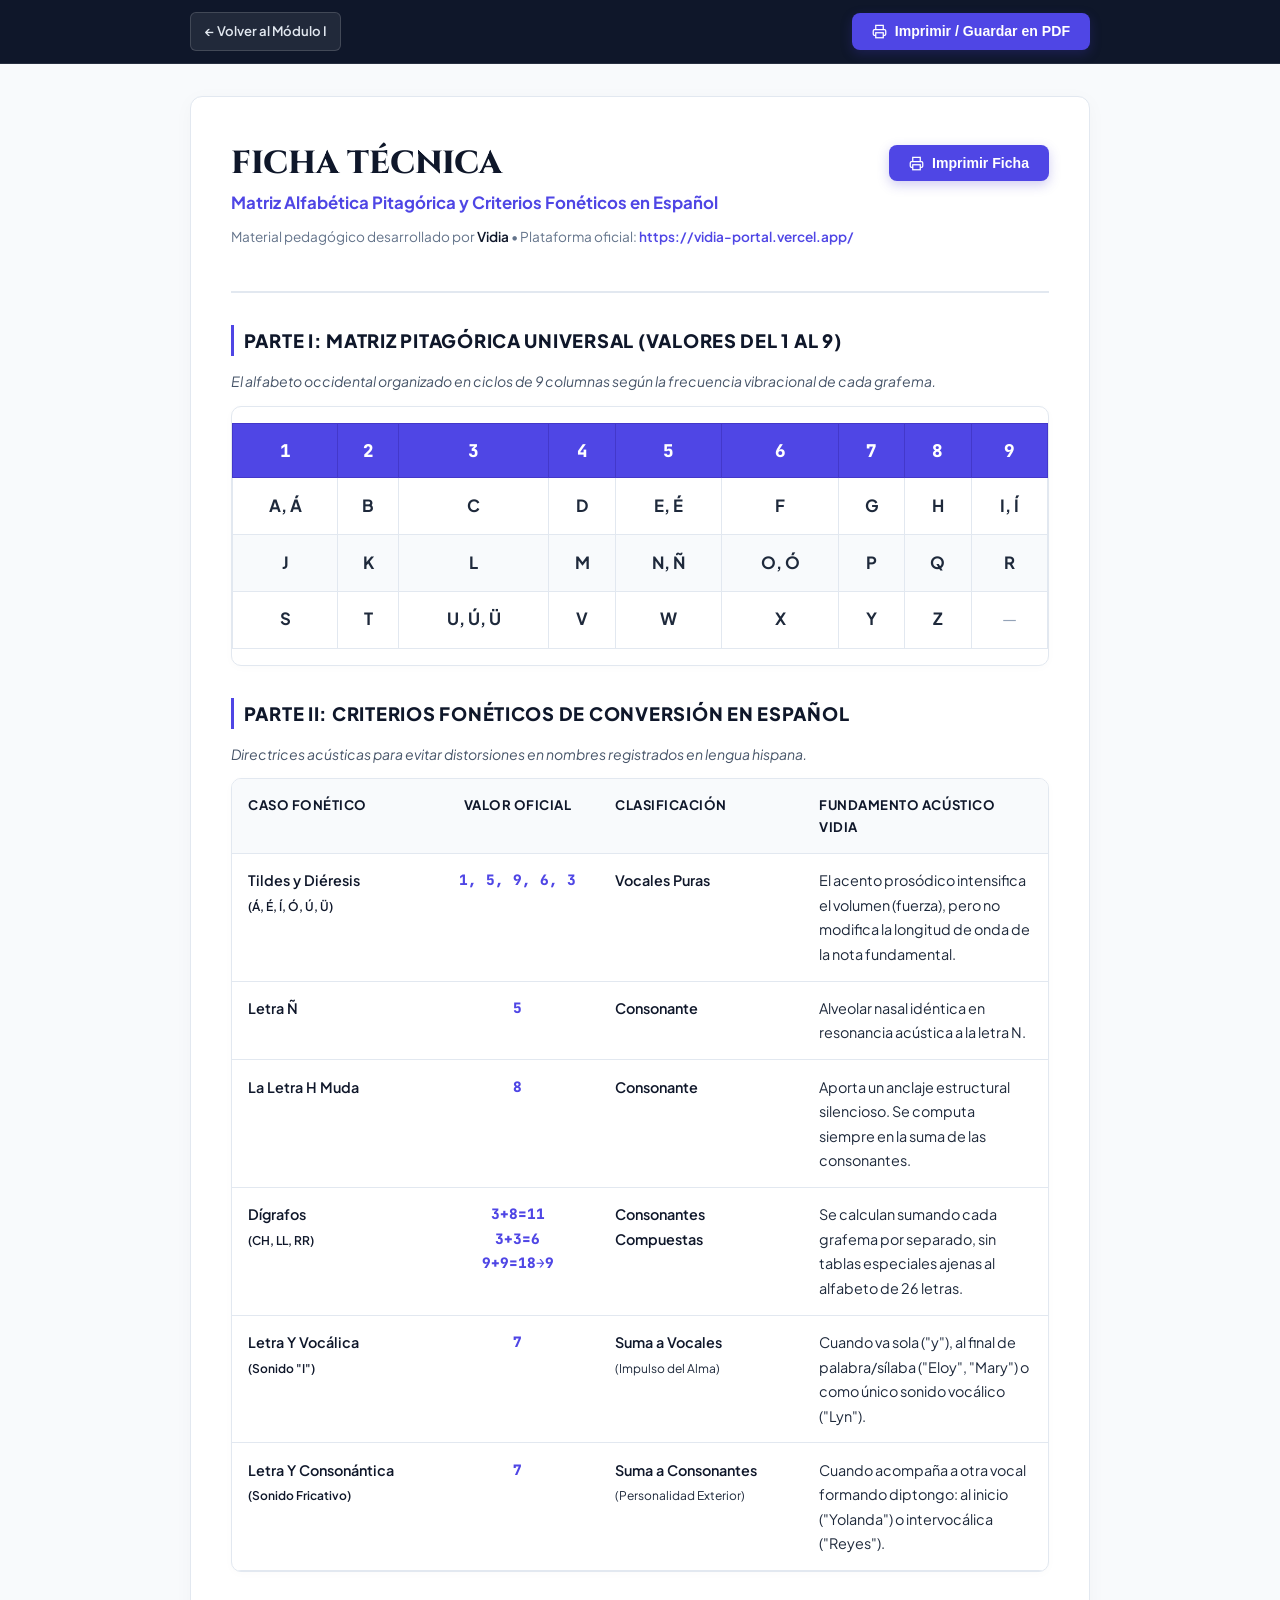
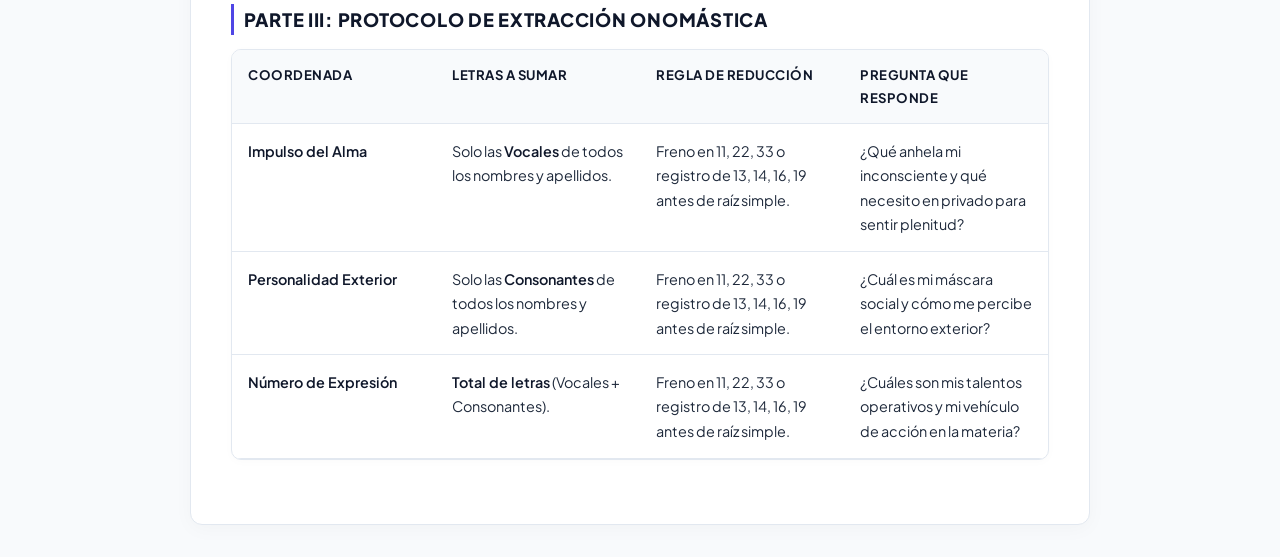
==== commit 31b326ad: "Update ficha-alfabetica.html" ====
--- a/ficha-alfabetica.html
+++ b/ficha-alfabetica.html
@@ -118,8 +118,8 @@
   <!-- BARRA DE ACCIÓN SUPERIOR NO IMPRIMIBLE -->
   <aside class="no-print" style="background: var(--vidia-header-bg); padding: 0.75rem 1.5rem; border-bottom: 1px solid rgba(255,255,255,0.1);">
     <div style="max-width: 900px; margin: 0 auto; display: flex; justify-content: space-between; align-items: center; gap: 1rem; flex-wrap: wrap;">
-      <a href="modulo-2.html#punto-3" class="btn-nav" style="color: #cbd5e1; text-decoration: none; font-size: 0.82rem; font-weight: 600;">
-        &larr; Volver al Módulo II
+      <a href="modulo-1.html#punto-3" class="btn-nav" style="color: #cbd5e1; text-decoration: none; font-size: 0.82rem; font-weight: 600;">
+        &larr; Volver al Módulo I
       </a>
       <div style="display: flex; gap: 0.6rem; align-items: center;">
         <button onclick="window.print()" class="btn-print-full" style="cursor: pointer;">
@@ -131,7 +131,6 @@
   </aside>
 
   <main class="ficha-sheet">
-    <!-- ENCABEZADO OFICIAL DE LA FICHA -->
     <header class="ficha-header">
       <div>
         <h1 class="ficha-title">FICHA TÉCNICA</h1>
@@ -146,7 +145,7 @@
       </button>
     </header>
 
-    <!-- PARTE I: TABLA DE CONVERSIÓN DE 9 COLUMNAS -->
+    <!-- PARTE I: MATRIZ PITAGÓRICA -->
     <section>
       <h2 class="ficha-section-title">Parte I: Matriz Pitagórica Universal (Valores del 1 al 9)</h2>
       <p class="ficha-note">El alfabeto occidental organizado en ciclos de 9 columnas según la frecuencia vibracional de cada grafema.</p>
@@ -203,12 +202,9 @@
           </tbody>
         </table>
       </div>
-      <p class="ficha-note" style="margin-top: 1rem; line-height: 1.6;">
-        <strong>* Criterio sobre las letras K y V:</strong> Siguiendo el método del Instituto de Juno Jordan, las letras K y V se reducen estrictamente a <strong>2 (1+1)</strong> y <strong>4 (2+2)</strong> para preservar la simetría de las 9 columnas acústicas. Los Números Maestros (11, 22, 33) emergen de la suma armónica total del nombre (acordes de síntesis) y no de grafemas individuales.
-      </p>
     </section>
 
-    <!-- PARTE II: REGLAS FONÉTICAS DE CÁLCULO EN ESPAÑOL -->
+    <!-- PARTE II: REGLAS FONÉTICAS -->
     <section style="margin-top: 1.75rem;">
       <h2 class="ficha-section-title">Parte II: Criterios Fonéticos de Conversión en Español</h2>
       <p class="ficha-note">Directrices acústicas para evitar distorsiones en nombres registrados en lengua hispana.</p>
@@ -263,12 +259,9 @@
           </tbody>
         </table>
       </div>
-      <p class="ficha-note" style="margin-top: 1rem; line-height: 1.6;">
-        <strong>* Criterio sobre las letras K y V:</strong> Siguiendo el método del Instituto de Juno Jordan, las letras K y V se reducen estrictamente a <strong>2 (1+1)</strong> y <strong>4 (2+2)</strong> para preservar la simetría de las 9 columnas acústicas. Los Números Maestros (11, 22, 33) emergen de la suma armónica total del nombre (acordes de síntesis) y no de grafemas individuales.
-      </p>
     </section>
 
-    <!-- PARTE III: RESUMEN DE LAS 3 SUMAS ONOMÁSTICAS -->
+    <!-- PARTE III: SUMAS ONOMÁSTICAS -->
     <section style="margin-top: 1.75rem;">
       <h2 class="ficha-section-title">Parte III: Protocolo de Extracción Onomástica</h2>
       <div class="table-container" style="margin: 0.75rem 0 1rem 0;">
@@ -303,9 +296,6 @@
           </tbody>
         </table>
       </div>
-      <p class="ficha-note" style="margin-top: 1rem; line-height: 1.6;">
-        <strong>* Criterio sobre las letras K y V:</strong> Siguiendo el método del Instituto de Juno Jordan, las letras K y V se reducen estrictamente a <strong>2 (1+1)</strong> y <strong>4 (2+2)</strong> para preservar la simetría de las 9 columnas acústicas. Los Números Maestros (11, 22, 33) emergen de la suma armónica total del nombre (acordes de síntesis) y no de grafemas individuales.
-      </p>
     </section>
   </main>
 
